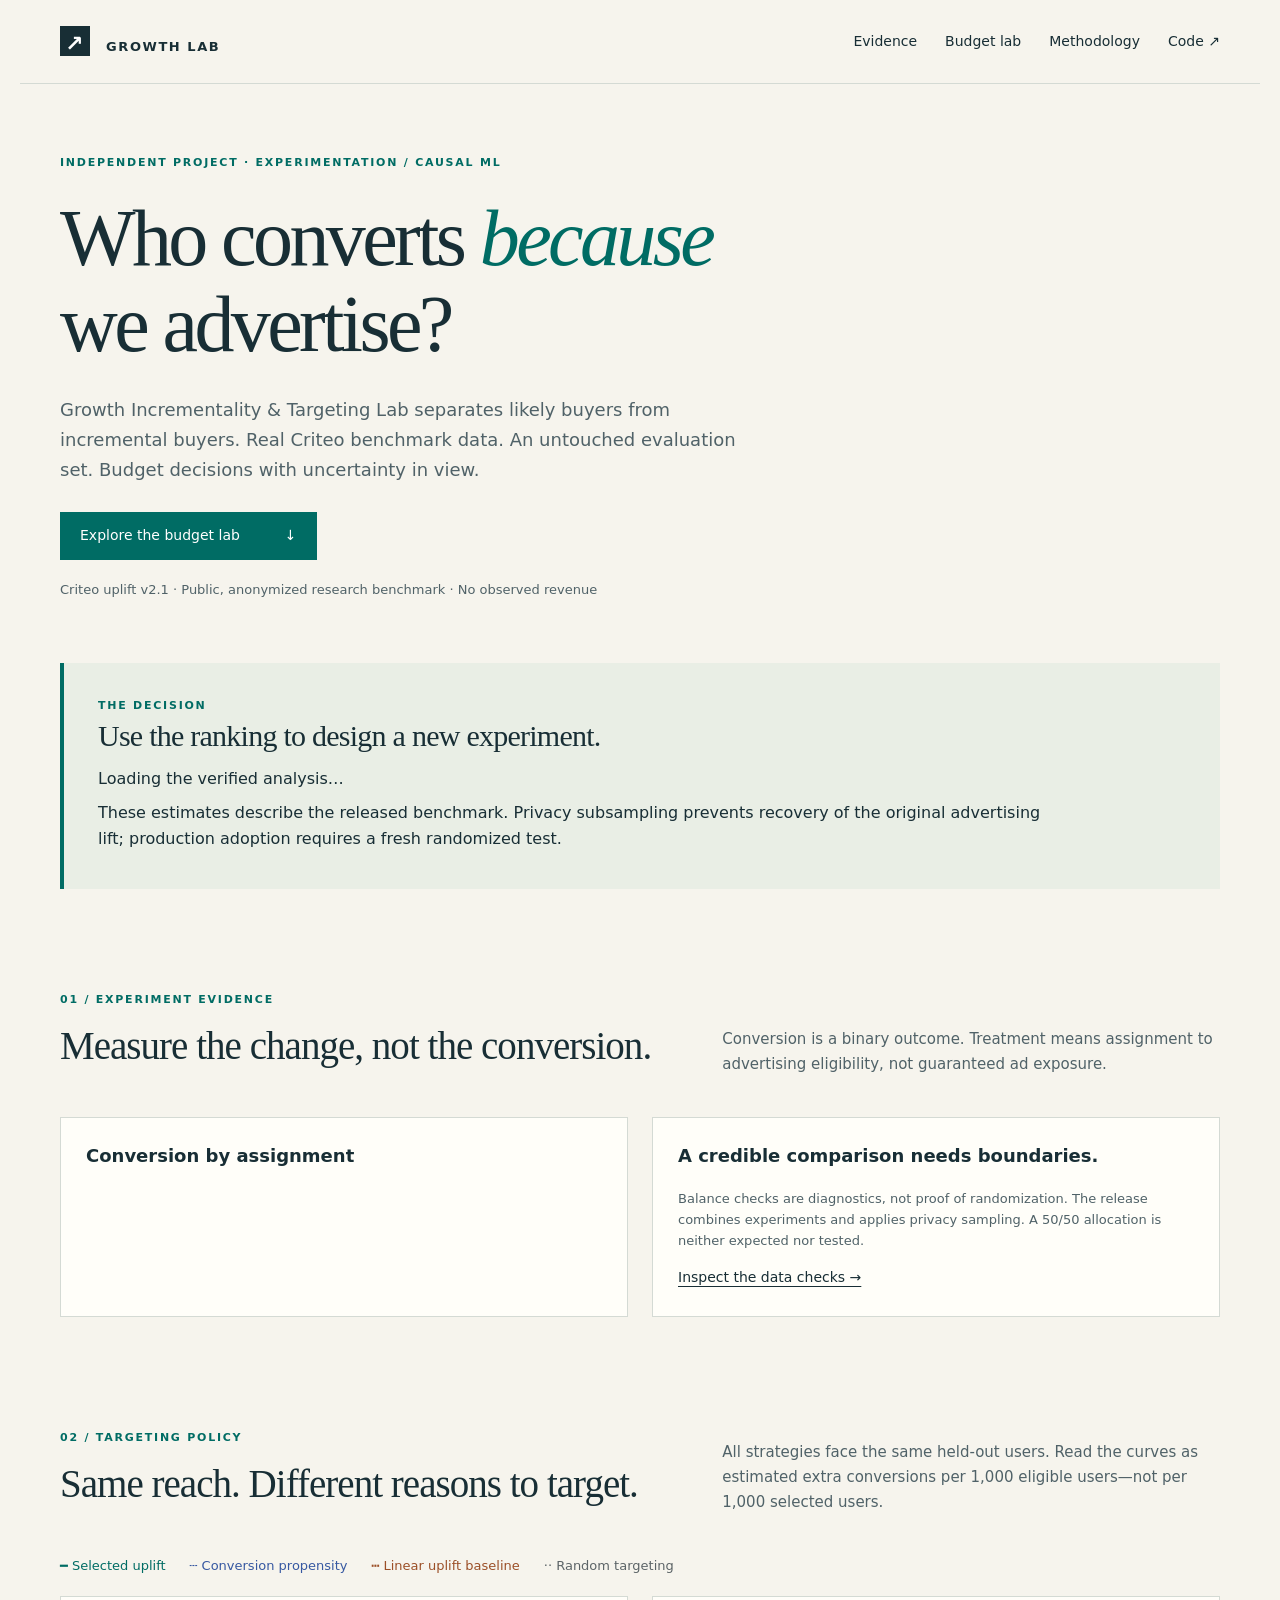
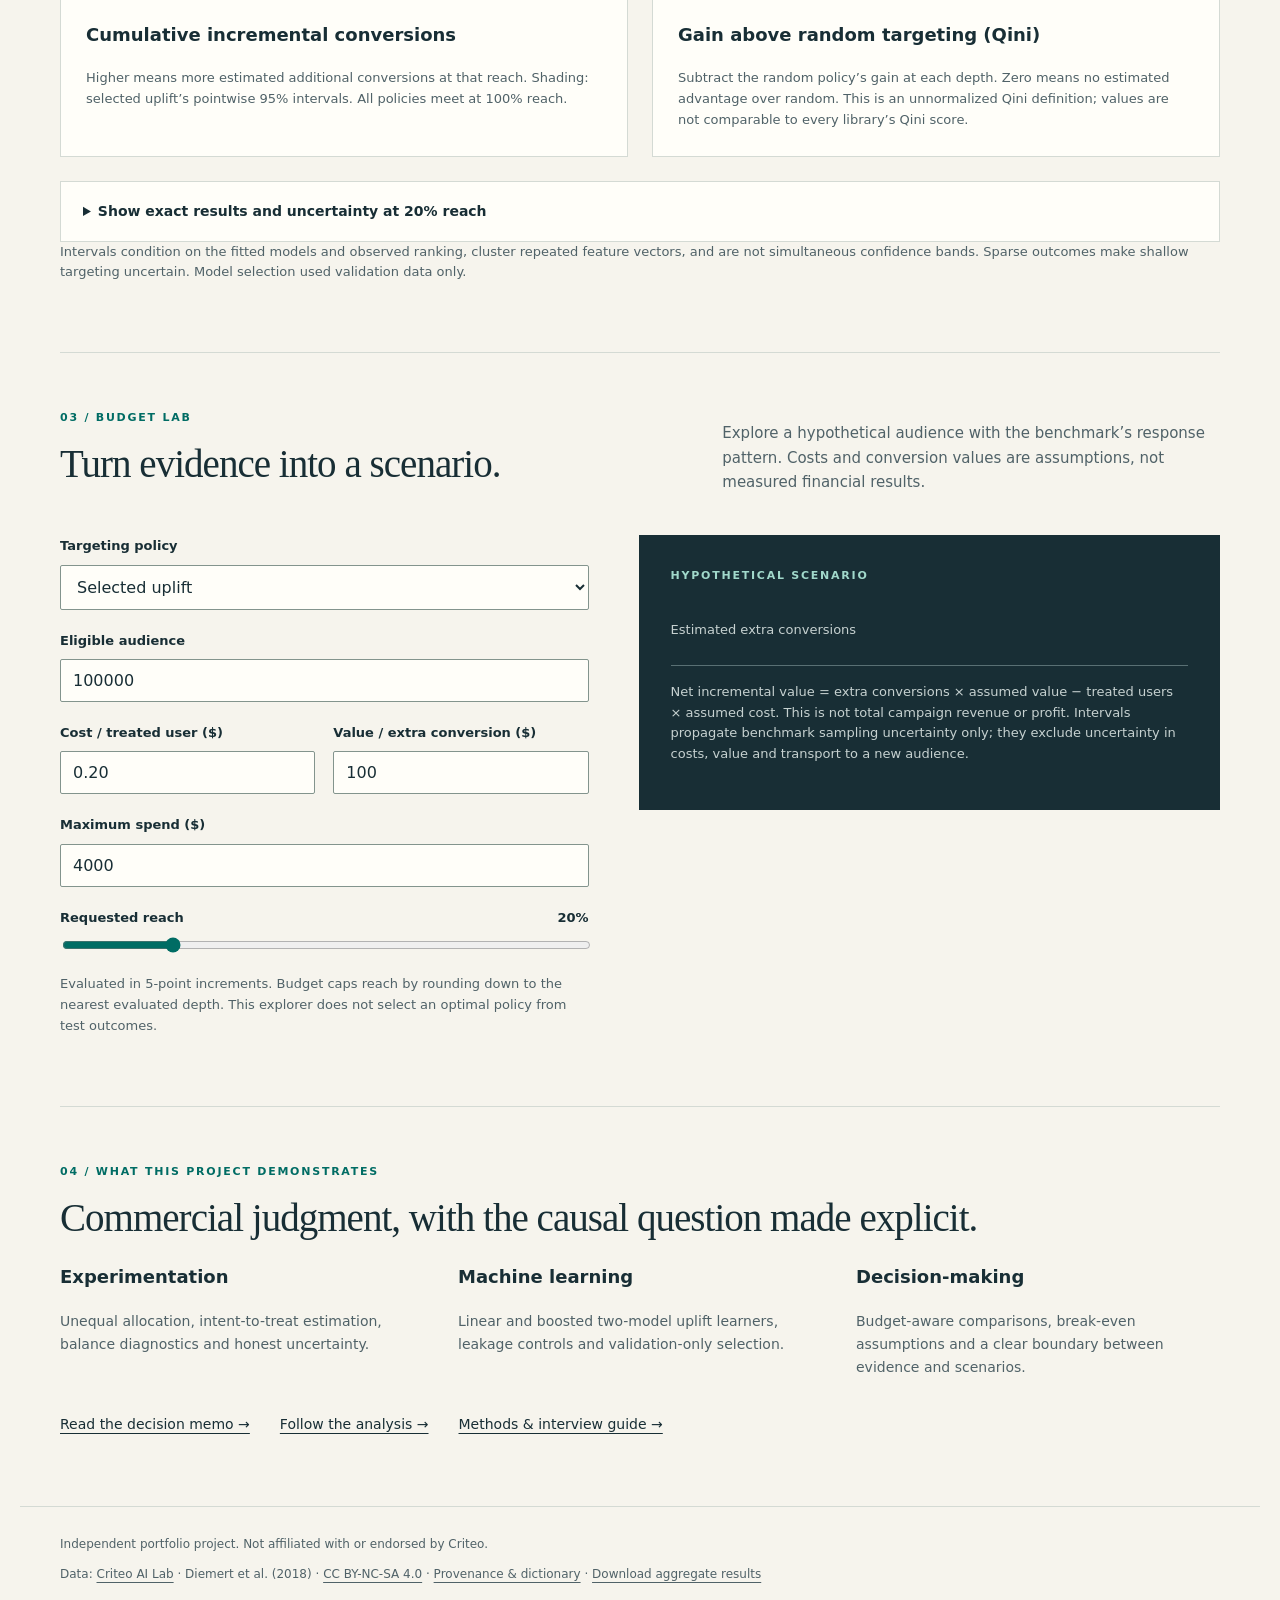
==== site/index.html @ c471fe46 "Build Growth Incrementality and Targeting Lab" ====
<!doctype html>
<html lang="en"><head><meta charset="utf-8"><meta name="viewport" content="width=device-width, initial-scale=1"><meta name="description" content="An independent causal inference portfolio: randomized advertising evidence, uplift targeting, and transparent budget scenarios."><title>Growth Incrementality & Targeting Lab</title><link rel="stylesheet" href="style.css"><link rel="icon" href="favicon.svg"></head>
<body><a class="skip" href="#main">Skip to content</a><header><a class="brand" href="index.html"><span class="mark">↗</span> GROWTH LAB</a><nav aria-label="Main navigation"><a href="#evidence">Evidence</a><a href="#simulator">Budget lab</a><a href="methodology.html">Methodology</a><a href="https://github.com/IamGRootMSE/growth-incrementality-lab">Code ↗</a></nav></header>
<main id="main"><section class="hero"><p class="eyebrow">INDEPENDENT PROJECT · EXPERIMENTATION / CAUSAL ML</p><h1>Who converts <em>because</em><br>we advertise?</h1><p class="lede">Growth Incrementality & Targeting Lab separates likely buyers from incremental buyers. Real Criteo benchmark data. An untouched evaluation set. Budget decisions with uncertainty in view.</p><a class="button" href="#simulator">Explore the budget lab <span>↓</span></a><p class="source-note">Criteo uplift v2.1 · Public, anonymized research benchmark · No observed revenue</p></section>
<section class="verdict" aria-labelledby="decision-title"><span class="eyebrow">THE DECISION</span><h2 id="decision-title">Use the ranking to design a new experiment.</h2><p id="recommendation">Loading the verified analysis…</p><p>These estimates describe the released benchmark. Privacy subsampling prevents recovery of the original advertising lift; production adoption requires a fresh randomized test.</p></section>
<section class="metrics" id="metrics" aria-label="Evidence at a glance"></section>
<section id="evidence"><div class="section-heading"><div><p class="eyebrow">01 / EXPERIMENT EVIDENCE</p><h2>Measure the change, not the conversion.</h2></div><p>Conversion is a binary outcome. Treatment means assignment to advertising eligibility, not guaranteed ad exposure.</p></div><div class="two-col"><article class="panel"><h3>Conversion by assignment</h3><div id="arm-chart"></div><p id="ate-caption" class="caption"></p></article><article class="panel"><h3>A credible comparison needs boundaries.</h3><dl class="facts" id="quality-facts"></dl><p class="caption">Balance checks are diagnostics, not proof of randomization. The release combines experiments and applies privacy sampling. A 50/50 allocation is neither expected nor tested.</p><a class="text-link" href="methodology.html#quality-checks">Inspect the data checks →</a></article></div></section>
<section id="targeting"><div class="section-heading"><div><p class="eyebrow">02 / TARGETING POLICY</p><h2>Same reach. Different reasons to target.</h2></div><p>All strategies face the same held-out users. Read the curves as estimated extra conversions per 1,000 eligible users—not per 1,000 selected users.</p></div><div class="legend"><span class="uplift">━ Selected uplift</span><span class="propensity">┄ Conversion propensity</span><span class="baseline">┅ Linear uplift baseline</span><span class="random">·· Random targeting</span></div><div class="two-col"><article class="panel"><h3>Cumulative incremental conversions</h3><div id="gain-chart"></div><p class="caption">Higher means more estimated additional conversions at that reach. Shading: selected uplift’s pointwise 95% intervals. All policies meet at 100% reach.</p></article><article class="panel"><h3>Gain above random targeting (Qini)</h3><div id="qini-chart"></div><p class="caption">Subtract the random policy’s gain at each depth. Zero means no estimated advantage over random. This is an unnormalized Qini definition; values are not comparable to every library’s Qini score.</p></article></div><details><summary>Show exact results and uncertainty at 20% reach</summary><div class="table-wrap"><table><caption>Final holdout · extra conversions per 1,000 eligible users</caption><thead><tr><th scope="col">Policy</th><th scope="col">Estimate</th><th scope="col">95% interval</th><th scope="col">Area above random</th></tr></thead><tbody id="comparison"></tbody></table></div><p id="contrast" class="caption"></p></details><p class="caption">Intervals condition on the fitted models and observed ranking, cluster repeated feature vectors, and are not simultaneous confidence bands. Sparse outcomes make shallow targeting uncertain. Model selection used validation data only.</p></section>
<section id="simulator" class="simulator"><div class="section-heading"><div><p class="eyebrow">03 / BUDGET LAB</p><h2>Turn evidence into a scenario.</h2></div><p>Explore a hypothetical audience with the benchmark’s response pattern. Costs and conversion values are assumptions, not measured financial results.</p></div><div class="sim-grid"><form id="scenario-form"><label for="policy">Targeting policy<select id="policy"><option value="uplift">Selected uplift</option><option value="propensity">Conversion propensity</option><option value="baseline">Linear uplift baseline</option><option value="random">Random targeting</option></select></label><label for="audience">Eligible audience<input id="audience" type="number" value="100000" min="1" max="100000000" step="1" required></label><div class="field-pair"><label for="cost">Cost / treated user ($)<input id="cost" type="number" value="0.20" min="0" max="10000" step="0.01" required></label><label for="value">Value / extra conversion ($)<input id="value" type="number" value="100" min="0" max="1000000" step="1" required></label></div><label for="budget">Maximum spend ($)<input id="budget" type="number" value="4000" min="0" max="1000000000" step="1" required></label><label for="depth">Requested reach <output id="depth-label" for="depth">20%</output><input id="depth" type="range" min="0" max="100" step="5" value="20"></label><p class="caption">Evaluated in 5-point increments. Budget caps reach by rounding down to the nearest evaluated depth. This explorer does not select an optimal policy from test outcomes.</p></form><div class="scenario-output" aria-live="polite" aria-atomic="true"><p class="eyebrow">HYPOTHETICAL SCENARIO</p><h3 id="scenario-reach"></h3><div class="scenario-main"><span>Estimated extra conversions</span><strong id="scenario-conversions"></strong><small id="scenario-conversion-ci"></small></div><dl id="scenario-financials"></dl><p id="scenario-error" role="alert"></p><p class="caption">Net incremental value = extra conversions × assumed value − treated users × assumed cost. This is not total campaign revenue or profit. Intervals propagate benchmark sampling uncertainty only; they exclude uncertainty in costs, value and transport to a new audience.</p></div></div></section>
<section class="closing"><p class="eyebrow">04 / WHAT THIS PROJECT DEMONSTRATES</p><h2>Commercial judgment, with the causal question made explicit.</h2><div class="three-col"><article><h3>Experimentation</h3><p>Unequal allocation, intent-to-treat estimation, balance diagnostics and honest uncertainty.</p></article><article><h3>Machine learning</h3><p>Linear and boosted two-model uplift learners, leakage controls and validation-only selection.</p></article><article><h3>Decision-making</h3><p>Budget-aware comparisons, break-even assumptions and a clear boundary between evidence and scenarios.</p></article></div><div class="resource-links"><a href="decision-memo.html">Read the decision memo →</a><a href="walkthrough.html">Follow the analysis →</a><a href="interview-guide.html">Methods & interview guide →</a></div></section>
</main><footer><p>Independent portfolio project. Not affiliated with or endorsed by Criteo.</p><p>Data: <a href="https://ailab.criteo.com/criteo-uplift-prediction-dataset/">Criteo AI Lab</a> · Diemert et al. (2018) · <a href="https://creativecommons.org/licenses/by-nc-sa/4.0/">CC BY-NC-SA 4.0</a> · <a href="provenance.html">Provenance & dictionary</a> · <a href="data/results.json">Download aggregate results</a></p></footer><script src="data/results.js"></script><script src="app.js"></script></body></html>
---- site/style.css ----
:root{--bg:#f6f4ed;--ink:#182e35;--muted:#506268;--teal:#006c64;--blue:#3658a1;--rust:#9b4f27;--line:#d4dad4;--paper:#fffef9}*{box-sizing:border-box}html{scroll-behavior:smooth;scroll-padding-top:30px}body{margin:0;background:var(--bg);color:var(--ink);font:16px/1.65 system-ui,-apple-system,"Segoe UI",sans-serif}a{color:inherit;text-underline-offset:4px}a:hover{color:var(--teal)}a:focus-visible,button:focus-visible,input:focus-visible,select:focus-visible,summary:focus-visible{outline:3px solid #b24e13;outline-offset:4px}header,main,footer{max-width:1240px;margin:auto}header{display:flex;align-items:center;justify-content:space-between;padding:26px 40px;border-bottom:1px solid var(--line);gap:24px}header a{text-decoration:none}.brand{font-size:13px;letter-spacing:.12em;font-weight:750;white-space:nowrap}.mark{display:inline-grid;place-items:center;background:var(--ink);color:white;width:30px;height:30px;margin-right:10px;font-size:22px}nav{display:flex;gap:28px;font-size:14px}main{padding:0 40px}section{padding:56px 0}h1,h2,h3,p{margin-top:0}h1{font:500 clamp(44px,6.3vw,80px)/1.08 Georgia,serif;letter-spacing:-.045em;margin:22px 0 28px}h1 em{color:var(--teal);font-weight:400}h2{font:500 clamp(28px,3.1vw,39px)/1.2 Georgia,serif;letter-spacing:-.025em;margin-bottom:22px}h3{font-size:18px;line-height:1.45;margin-bottom:20px}.eyebrow{font-size:11px;letter-spacing:.16em;font-weight:750;color:var(--teal);margin-bottom:14px}.hero{padding:70px 0 50px;max-width:930px}.lede{max-width:680px;font-size:18px;color:var(--muted)}.button{display:inline-flex;gap:45px;padding:12px 20px;background:var(--teal);color:white;text-decoration:none;font-size:14px;margin-top:10px}.button:hover{background:var(--ink);color:white}.source-note,.caption{font-size:13px;color:var(--muted);line-height:1.6}.source-note{margin-top:20px}.verdict{border-left:4px solid var(--teal);background:#e9eee5;padding:28px 34px}.verdict h2{font-size:30px;margin-bottom:12px}.verdict p{max-width:960px;margin-bottom:8px}.metrics{display:grid;grid-template-columns:repeat(4,1fr);padding:34px 0 12px}.metric{padding:0 23px;border-right:1px solid var(--line)}.metric:first-child{padding-left:0}.metric:last-child{border-right:0}.metric strong{font:400 36px/1.3 Georgia,serif;display:block}.metric span{font-size:13px;color:var(--muted)}.metric small{display:block;font-size:11px;color:var(--muted);margin-top:6px}.section-heading{display:grid;grid-template-columns:1.2fr 1fr;gap:65px;align-items:end;margin-bottom:25px}.section-heading p:not(.eyebrow){color:var(--muted);font-size:15px}.two-col{display:grid;grid-template-columns:1fr 1fr;gap:24px}.panel{background:var(--paper);border:1px solid var(--line);padding:25px}.panel p:last-child{margin-bottom:0}.facts{margin:10px 0 20px}.facts div,dl#scenario-financials div{display:flex;justify-content:space-between;gap:20px;border-bottom:1px solid var(--line);padding:10px 0}.facts dt{color:var(--muted);font-size:14px}.facts dd{margin:0;font-weight:650}.text-link{font-size:14px}.legend{display:flex;gap:24px;flex-wrap:wrap;font-size:13px;margin-bottom:20px}.uplift{color:var(--teal)}.propensity{color:var(--blue)}.baseline{color:var(--rust)}.random{color:#5c6467}svg.chart{display:block;width:100%;height:auto;overflow:visible}svg text{font-family:system-ui,sans-serif;fill:var(--muted);font-size:12px}details{margin-top:24px;border:1px solid var(--line);padding:18px 22px;background:var(--paper)}summary{cursor:pointer;font-size:14px;font-weight:650}.table-wrap{overflow:auto}table{width:100%;border-collapse:collapse;font-size:13px;margin:18px 0}th,td{border-bottom:1px solid var(--line);padding:12px 9px;text-align:right}th:first-child,td:first-child{text-align:left}caption{text-align:left;color:var(--muted);padding:8px 0}.simulator{border-top:1px solid var(--line);border-bottom:1px solid var(--line)}.sim-grid{display:grid;grid-template-columns:1fr 1.1fr;gap:50px}label{display:block;font-size:13px;font-weight:650;margin-bottom:20px}input,select{display:block;width:100%;padding:11px 12px;border:1px solid #83948d;background:var(--paper);color:var(--ink);font:400 16px system-ui;margin-top:8px;border-radius:2px}input[type=range]{accent-color:var(--teal);padding:0;cursor:pointer}.field-pair{display:grid;grid-template-columns:1fr 1fr;gap:18px}output{float:right}.scenario-output{background:var(--ink);color:#fffef9;padding:32px;align-self:start}.scenario-output .eyebrow{color:#a1d9cb}.scenario-output h3{font:400 29px Georgia,serif}.scenario-output .caption{color:#c6d1d0}.scenario-main{padding:14px 0 24px;border-bottom:1px solid #597074}.scenario-main span,.scenario-main small{display:block;color:#c6d1d0;font-size:13px}.scenario-main strong{display:block;font:400 60px/1.3 Georgia,serif}.scenario-output dl{font-size:14px}.scenario-output dd{margin:0;text-align:right}#scenario-financials div{border-color:#597074!important}.closing{padding-bottom:70px}.three-col{display:grid;grid-template-columns:repeat(3,1fr);gap:34px}.three-col p{font-size:14px;color:var(--muted)}.resource-links{display:flex;flex-wrap:wrap;gap:30px;margin-top:20px;font-size:14px}footer{padding:28px 40px;border-top:1px solid var(--line);font-size:12px;color:var(--muted)}footer p{margin-bottom:10px}.skip{position:absolute;left:-9999px}.skip:focus{left:20px;top:10px;background:white;padding:10px;z-index:2}.document{max-width:900px;padding-top:50px;padding-bottom:70px}.document h1{font-size:48px}.document h2{font-size:29px;margin-top:45px}.document pre{white-space:pre-wrap;overflow-wrap:anywhere;background:#e9eee5;padding:18px;font-size:13px}.document code{font-size:13px}.document ul,.document ol{padding-left:24px}.document li{margin-bottom:10px}.document .callout{border-left:3px solid var(--teal);padding:18px 24px;background:#e9eee5}.document img{max-width:100%}#scenario-error{color:#ffd8a8}section[id]{scroll-margin-top:24px}
@media(max-width:800px){header{padding:20px 22px;align-items:flex-start;gap:20px;flex-direction:column}nav{gap:20px;font-size:13px;flex-wrap:wrap}main{padding:0 22px}.hero{padding-top:45px}h1{font-size:49px}.metrics{grid-template-columns:1fr 1fr;gap:25px}.metric:nth-child(3){padding-left:0}.metric:nth-child(2){border:0}.section-heading,.two-col,.sim-grid{grid-template-columns:1fr;gap:20px}.section-heading{margin-bottom:18px}.section-heading h2{margin-bottom:10px}.three-col{grid-template-columns:1fr;gap:10px}.panel{padding:20px}.verdict{padding:24px}.sim-grid{gap:25px}.scenario-output{padding:25px}.legend{gap:12px 20px}section{padding:40px 0}.document h1{font-size:39px}footer{padding:24px 22px}}
.sim-grid>*,.two-col>*,.section-heading>*,.field-pair>*{min-width:0}.field-pair{grid-template-columns:repeat(2,minmax(0,1fr))}input,select{min-width:0}
@media(max-width:800px){svg.chart text{font-size:17px}.metrics{grid-template-columns:repeat(2,minmax(0,1fr));gap:24px 18px}.metric{min-width:0;padding:0 8px 0 14px}.metric strong{font-size:29px}.document{overflow-wrap:anywhere}}
@media(prefers-reduced-motion:reduce){html{scroll-behavior:auto}}
@media print{nav,.button,form{display:none}body{background:white;font-size:11pt}.document{max-width:none;padding:0}header,footer{padding:8px 0}.document h1{font-size:26pt}.document h2{font-size:15pt;margin-top:18px}a{text-decoration:none}.document .callout{padding:10px}.document p,.document li{margin-bottom:7px}}
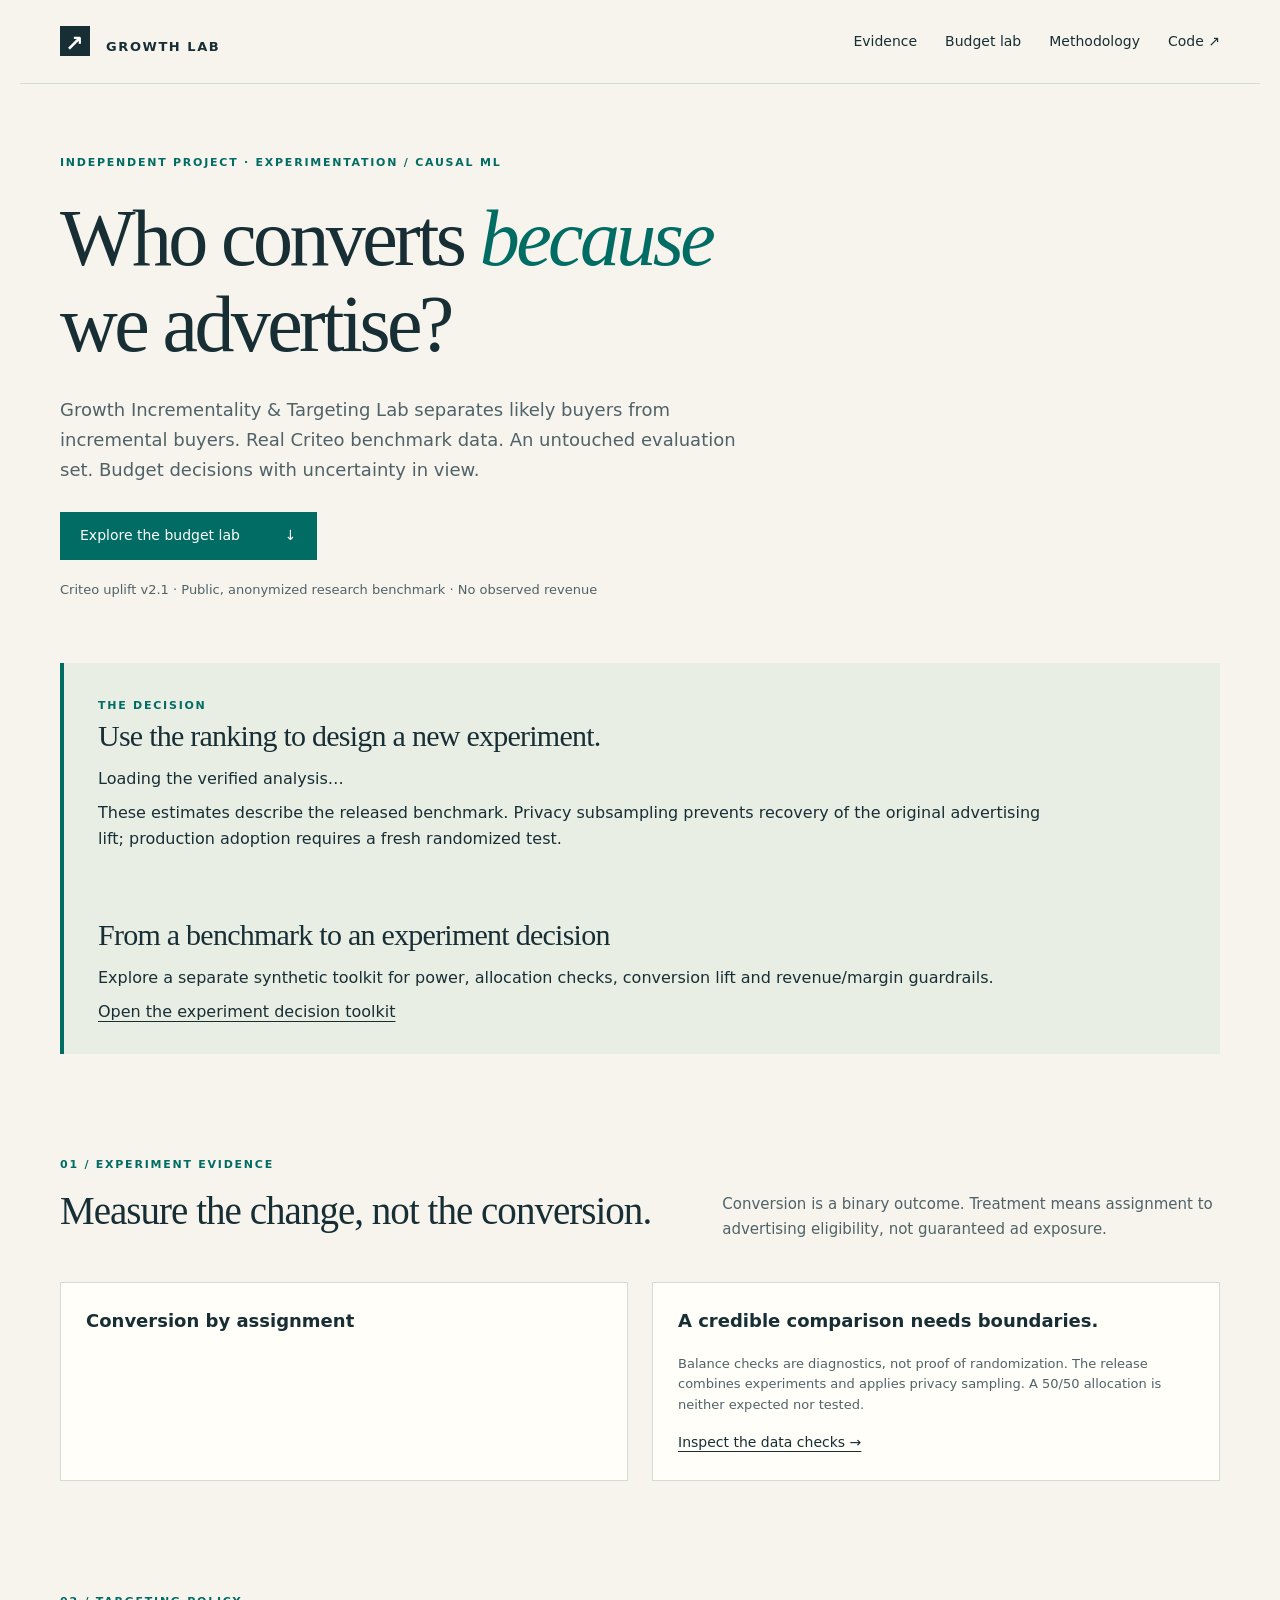
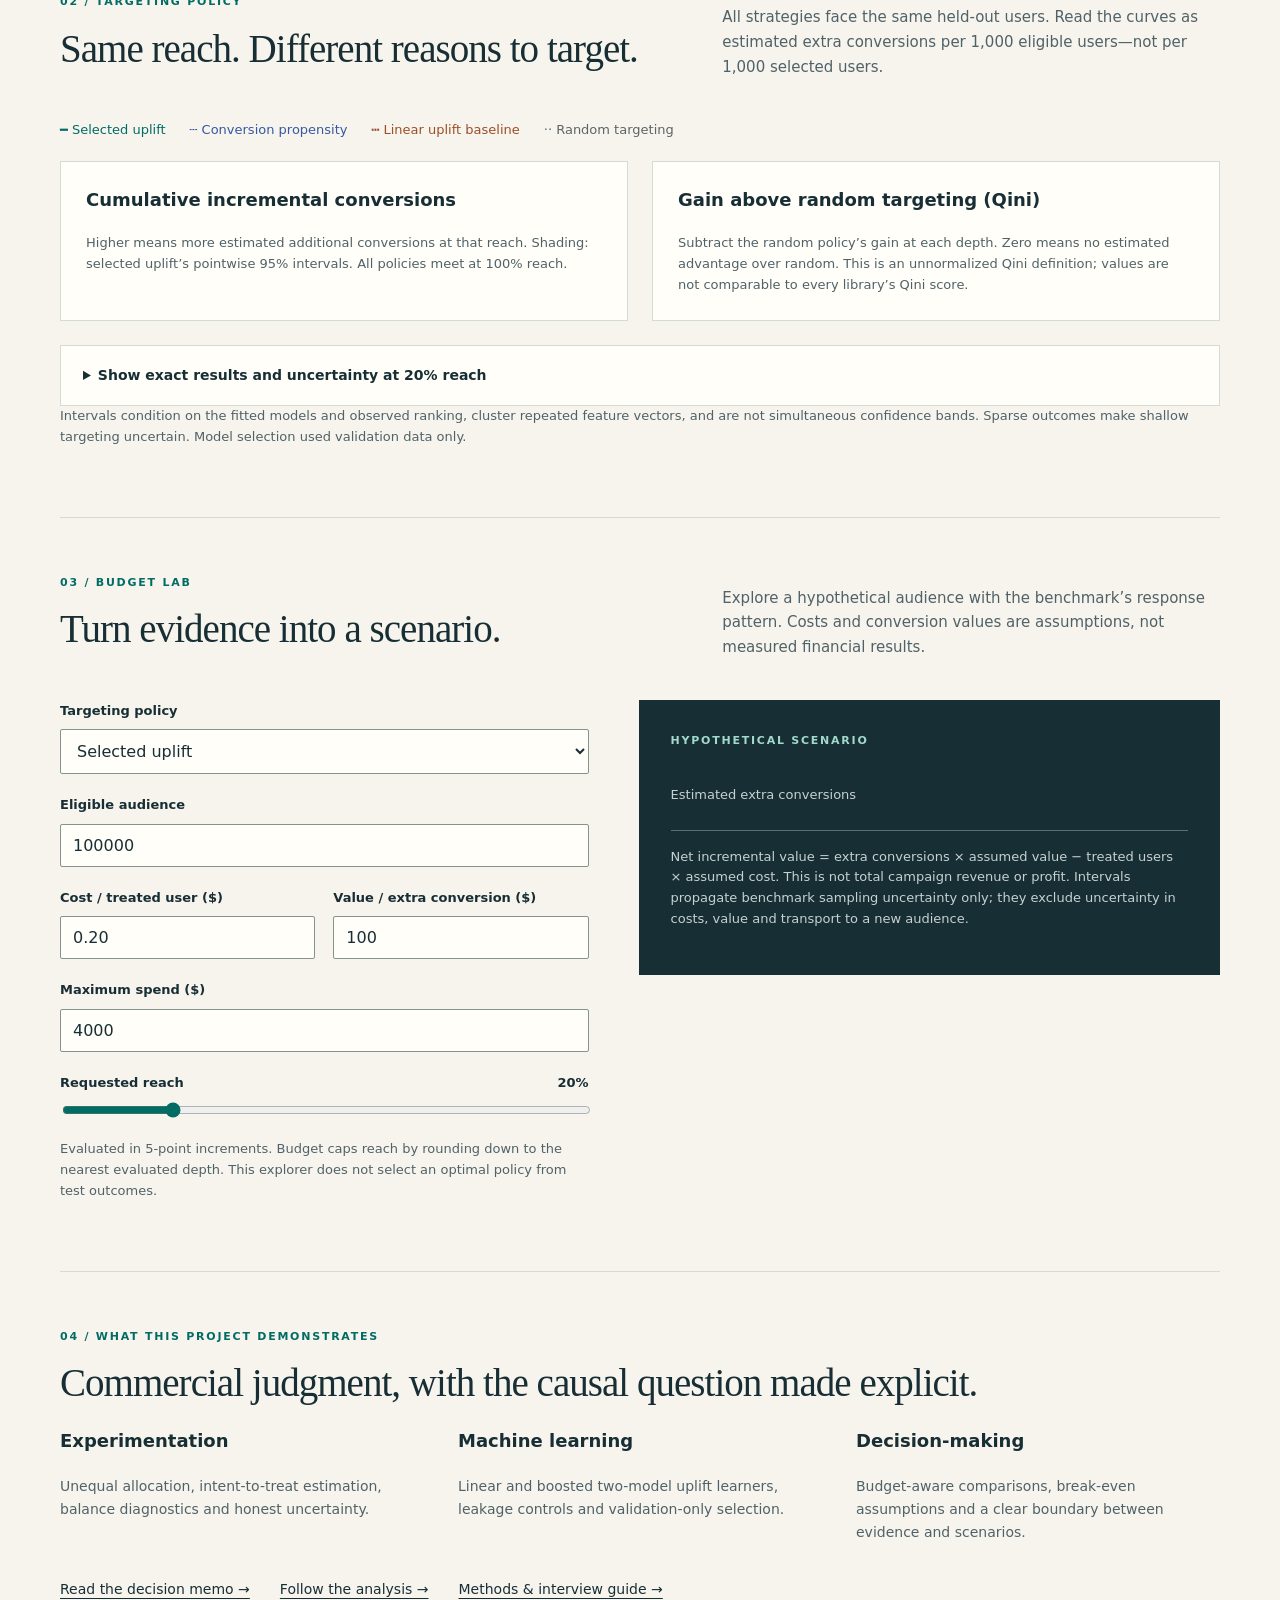
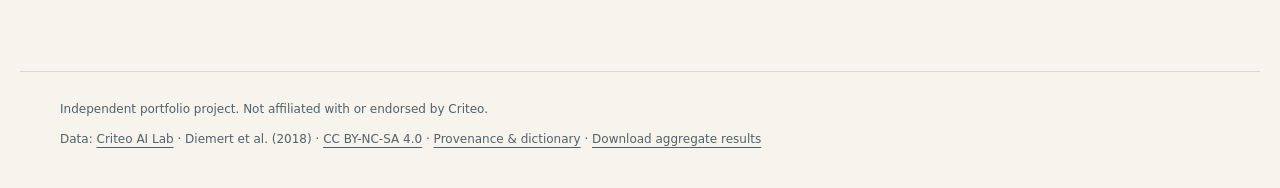
==== commit 7c0f5997: "Add tested experiment decision toolkit with economic guardrails" ====
--- a/site/index.html
+++ b/site/index.html
@@ -3,7 +3,7 @@
 <body><a class="skip" href="#main">Skip to content</a><header><a class="brand" href="index.html"><span class="mark">↗</span> GROWTH LAB</a><nav aria-label="Main navigation"><a href="#evidence">Evidence</a><a href="#simulator">Budget lab</a><a href="methodology.html">Methodology</a><a href="https://github.com/IamGRootMSE/growth-incrementality-lab">Code ↗</a></nav></header>
 <main id="main"><section class="hero"><p class="eyebrow">INDEPENDENT PROJECT · EXPERIMENTATION / CAUSAL ML</p><h1>Who converts <em>because</em><br>we advertise?</h1><p class="lede">Growth Incrementality & Targeting Lab separates likely buyers from incremental buyers. Real Criteo benchmark data. An untouched evaluation set. Budget decisions with uncertainty in view.</p><a class="button" href="#simulator">Explore the budget lab <span>↓</span></a><p class="source-note">Criteo uplift v2.1 · Public, anonymized research benchmark · No observed revenue</p></section>
 <section class="verdict" aria-labelledby="decision-title"><span class="eyebrow">THE DECISION</span><h2 id="decision-title">Use the ranking to design a new experiment.</h2><p id="recommendation">Loading the verified analysis…</p><p>These estimates describe the released benchmark. Privacy subsampling prevents recovery of the original advertising lift; production adoption requires a fresh randomized test.</p></section>
-<section class="metrics" id="metrics" aria-label="Evidence at a glance"></section>
+<section class="verdict"><h2>From a benchmark to an experiment decision</h2><p>Explore a separate synthetic toolkit for power, allocation checks, conversion lift and revenue/margin guardrails.</p><a href="experiment/index.html">Open the experiment decision toolkit</a></section><section class="metrics" id="metrics" aria-label="Evidence at a glance"></section>
 <section id="evidence"><div class="section-heading"><div><p class="eyebrow">01 / EXPERIMENT EVIDENCE</p><h2>Measure the change, not the conversion.</h2></div><p>Conversion is a binary outcome. Treatment means assignment to advertising eligibility, not guaranteed ad exposure.</p></div><div class="two-col"><article class="panel"><h3>Conversion by assignment</h3><div id="arm-chart"></div><p id="ate-caption" class="caption"></p></article><article class="panel"><h3>A credible comparison needs boundaries.</h3><dl class="facts" id="quality-facts"></dl><p class="caption">Balance checks are diagnostics, not proof of randomization. The release combines experiments and applies privacy sampling. A 50/50 allocation is neither expected nor tested.</p><a class="text-link" href="methodology.html#quality-checks">Inspect the data checks →</a></article></div></section>
 <section id="targeting"><div class="section-heading"><div><p class="eyebrow">02 / TARGETING POLICY</p><h2>Same reach. Different reasons to target.</h2></div><p>All strategies face the same held-out users. Read the curves as estimated extra conversions per 1,000 eligible users—not per 1,000 selected users.</p></div><div class="legend"><span class="uplift">━ Selected uplift</span><span class="propensity">┄ Conversion propensity</span><span class="baseline">┅ Linear uplift baseline</span><span class="random">·· Random targeting</span></div><div class="two-col"><article class="panel"><h3>Cumulative incremental conversions</h3><div id="gain-chart"></div><p class="caption">Higher means more estimated additional conversions at that reach. Shading: selected uplift’s pointwise 95% intervals. All policies meet at 100% reach.</p></article><article class="panel"><h3>Gain above random targeting (Qini)</h3><div id="qini-chart"></div><p class="caption">Subtract the random policy’s gain at each depth. Zero means no estimated advantage over random. This is an unnormalized Qini definition; values are not comparable to every library’s Qini score.</p></article></div><details><summary>Show exact results and uncertainty at 20% reach</summary><div class="table-wrap"><table><caption>Final holdout · extra conversions per 1,000 eligible users</caption><thead><tr><th scope="col">Policy</th><th scope="col">Estimate</th><th scope="col">95% interval</th><th scope="col">Area above random</th></tr></thead><tbody id="comparison"></tbody></table></div><p id="contrast" class="caption"></p></details><p class="caption">Intervals condition on the fitted models and observed ranking, cluster repeated feature vectors, and are not simultaneous confidence bands. Sparse outcomes make shallow targeting uncertain. Model selection used validation data only.</p></section>
 <section id="simulator" class="simulator"><div class="section-heading"><div><p class="eyebrow">03 / BUDGET LAB</p><h2>Turn evidence into a scenario.</h2></div><p>Explore a hypothetical audience with the benchmark’s response pattern. Costs and conversion values are assumptions, not measured financial results.</p></div><div class="sim-grid"><form id="scenario-form"><label for="policy">Targeting policy<select id="policy"><option value="uplift">Selected uplift</option><option value="propensity">Conversion propensity</option><option value="baseline">Linear uplift baseline</option><option value="random">Random targeting</option></select></label><label for="audience">Eligible audience<input id="audience" type="number" value="100000" min="1" max="100000000" step="1" required></label><div class="field-pair"><label for="cost">Cost / treated user ($)<input id="cost" type="number" value="0.20" min="0" max="10000" step="0.01" required></label><label for="value">Value / extra conversion ($)<input id="value" type="number" value="100" min="0" max="1000000" step="1" required></label></div><label for="budget">Maximum spend ($)<input id="budget" type="number" value="4000" min="0" max="1000000000" step="1" required></label><label for="depth">Requested reach <output id="depth-label" for="depth">20%</output><input id="depth" type="range" min="0" max="100" step="5" value="20"></label><p class="caption">Evaluated in 5-point increments. Budget caps reach by rounding down to the nearest evaluated depth. This explorer does not select an optimal policy from test outcomes.</p></form><div class="scenario-output" aria-live="polite" aria-atomic="true"><p class="eyebrow">HYPOTHETICAL SCENARIO</p><h3 id="scenario-reach"></h3><div class="scenario-main"><span>Estimated extra conversions</span><strong id="scenario-conversions"></strong><small id="scenario-conversion-ci"></small></div><dl id="scenario-financials"></dl><p id="scenario-error" role="alert"></p><p class="caption">Net incremental value = extra conversions × assumed value − treated users × assumed cost. This is not total campaign revenue or profit. Intervals propagate benchmark sampling uncertainty only; they exclude uncertainty in costs, value and transport to a new audience.</p></div></div></section>
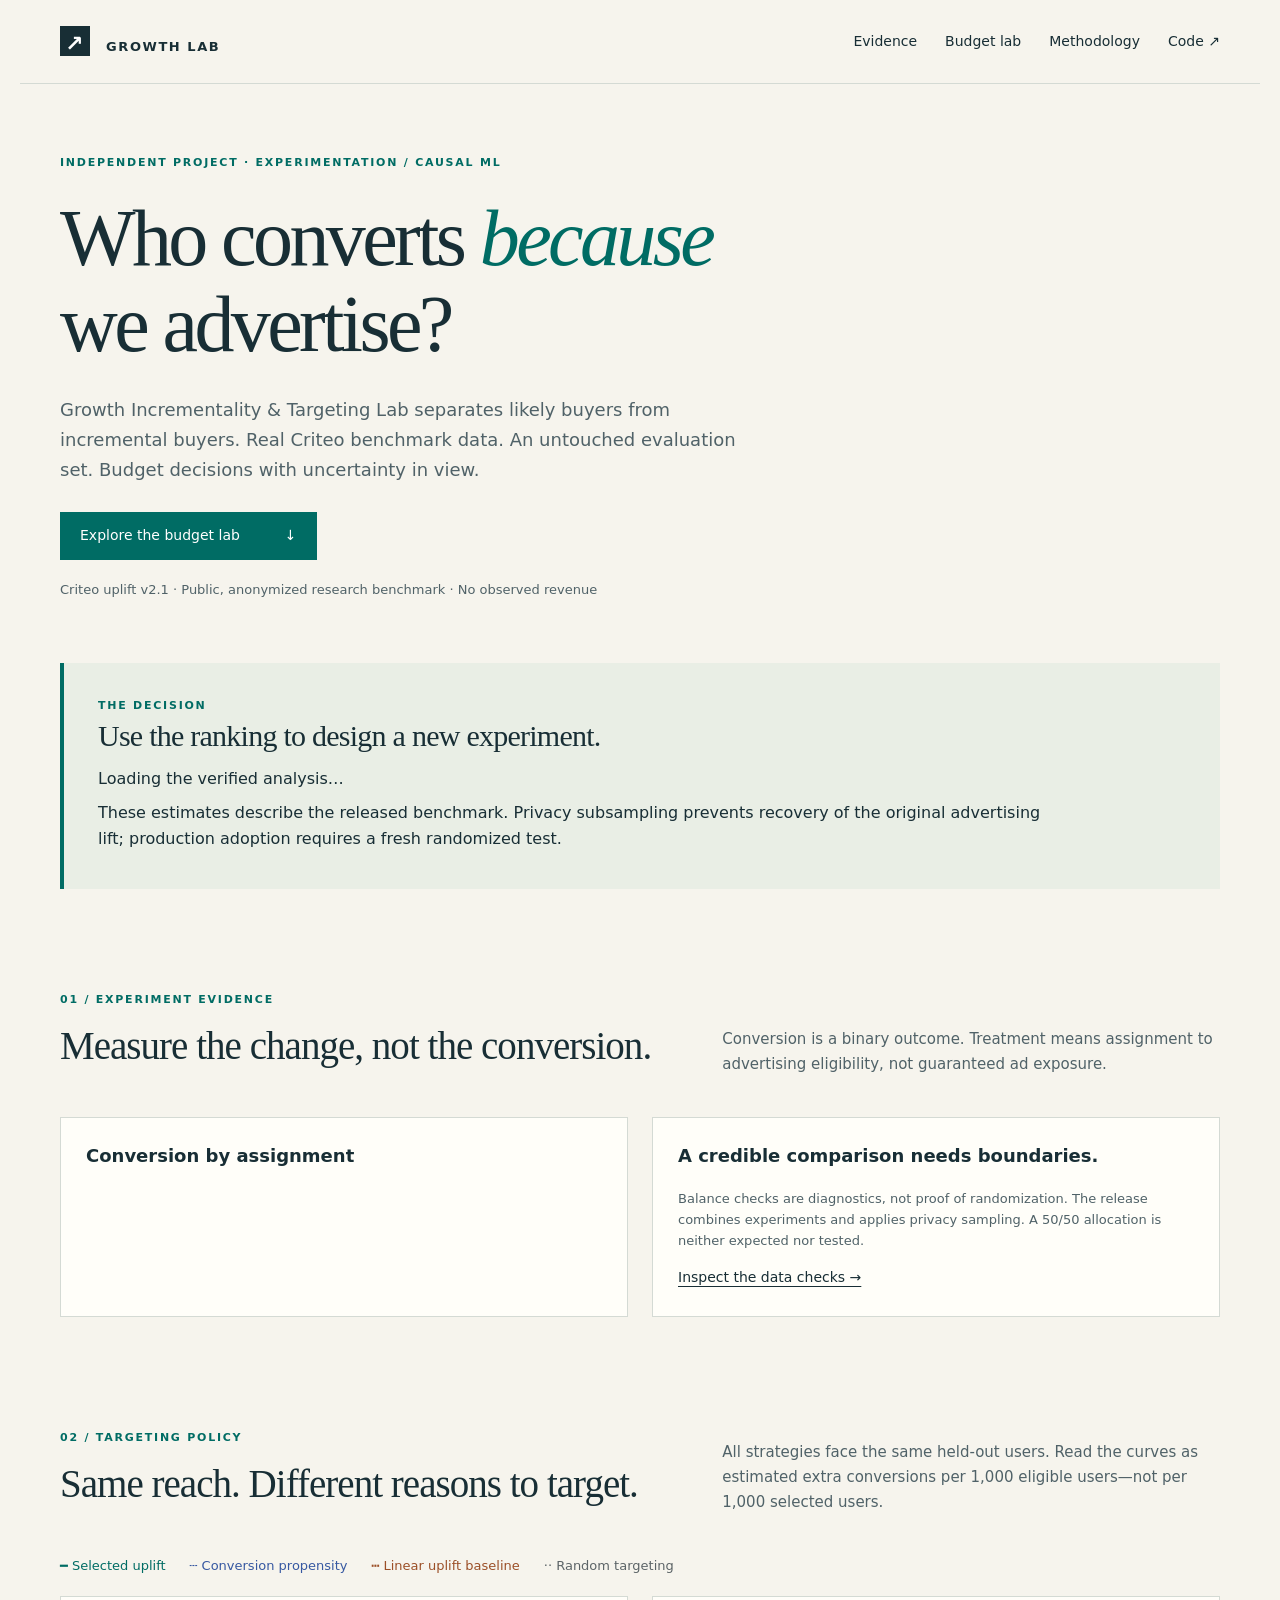
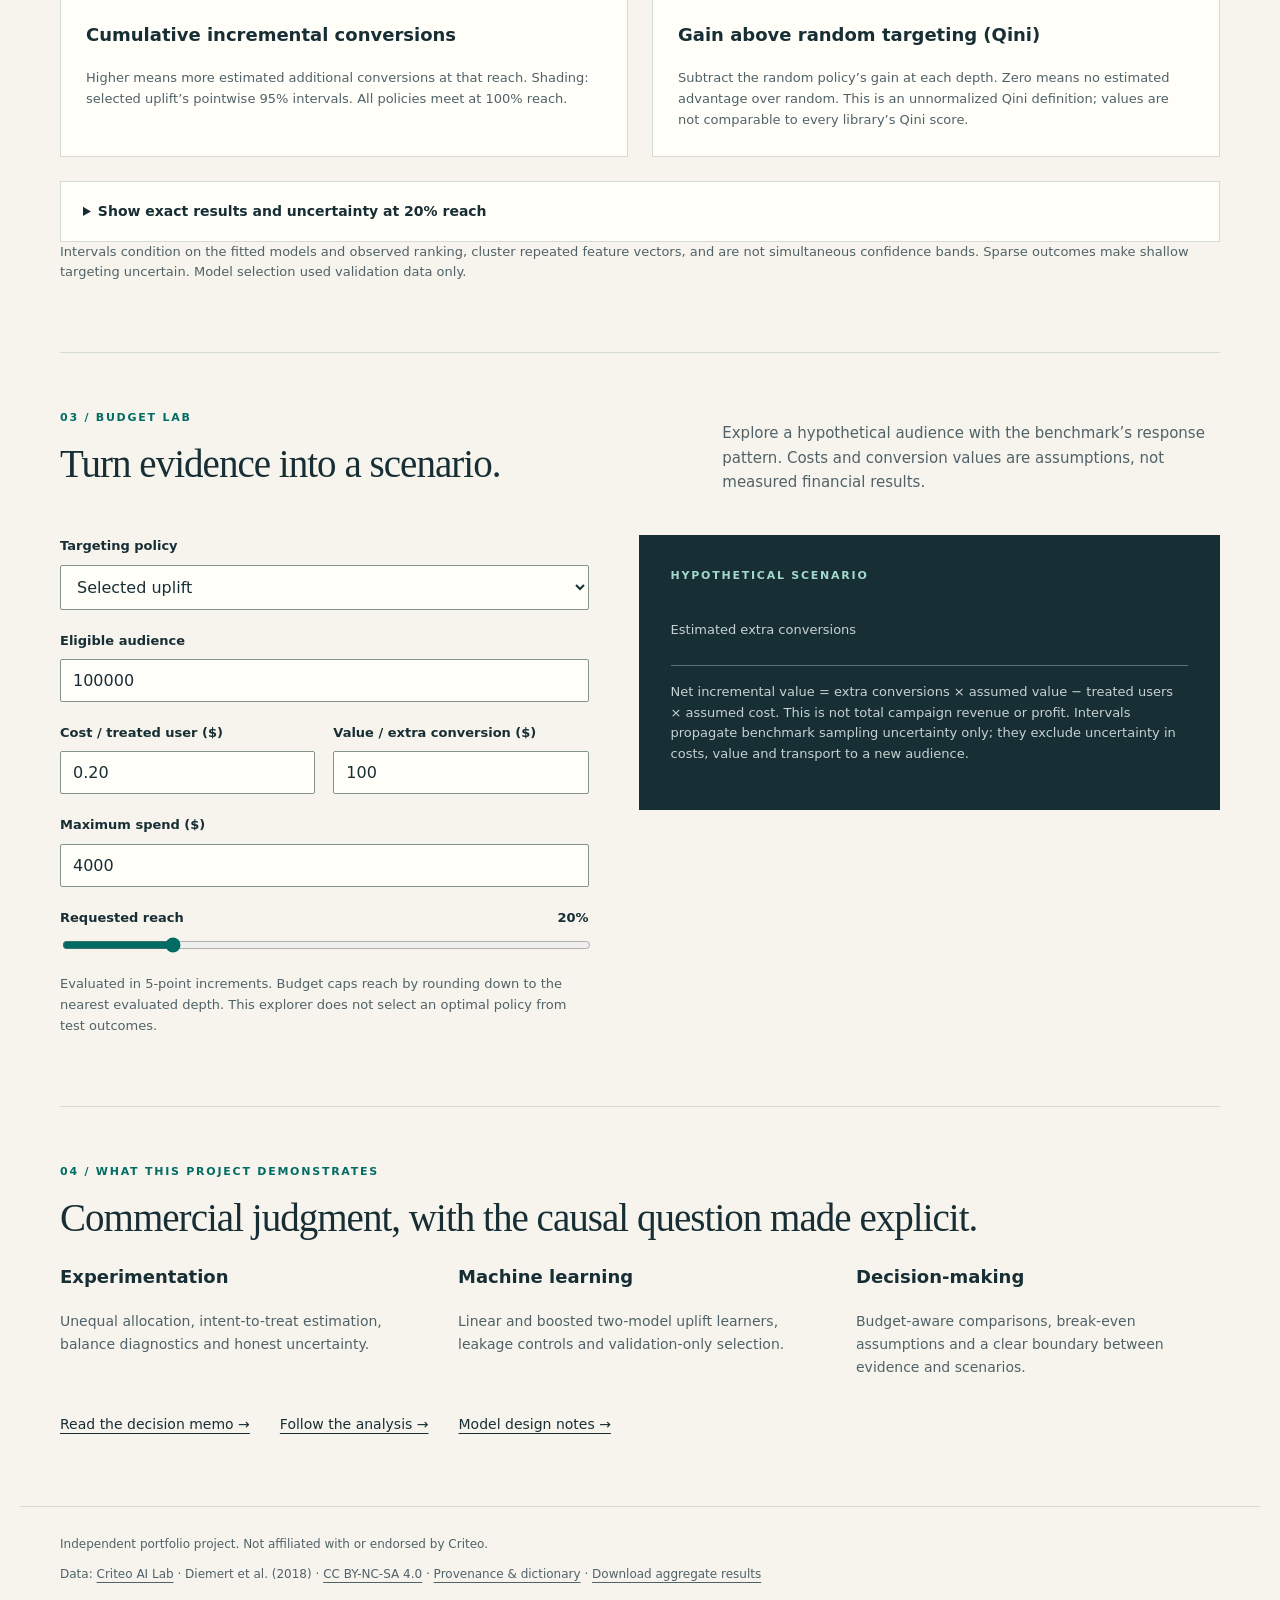
==== commit 92d18e43: "Refine technical documentation and navigation" ====
--- a/site/index.html
+++ b/site/index.html
@@ -3,9 +3,9 @@
 <body><a class="skip" href="#main">Skip to content</a><header><a class="brand" href="index.html"><span class="mark">↗</span> GROWTH LAB</a><nav aria-label="Main navigation"><a href="#evidence">Evidence</a><a href="#simulator">Budget lab</a><a href="methodology.html">Methodology</a><a href="https://github.com/IamGRootMSE/growth-incrementality-lab">Code ↗</a></nav></header>
 <main id="main"><section class="hero"><p class="eyebrow">INDEPENDENT PROJECT · EXPERIMENTATION / CAUSAL ML</p><h1>Who converts <em>because</em><br>we advertise?</h1><p class="lede">Growth Incrementality & Targeting Lab separates likely buyers from incremental buyers. Real Criteo benchmark data. An untouched evaluation set. Budget decisions with uncertainty in view.</p><a class="button" href="#simulator">Explore the budget lab <span>↓</span></a><p class="source-note">Criteo uplift v2.1 · Public, anonymized research benchmark · No observed revenue</p></section>
 <section class="verdict" aria-labelledby="decision-title"><span class="eyebrow">THE DECISION</span><h2 id="decision-title">Use the ranking to design a new experiment.</h2><p id="recommendation">Loading the verified analysis…</p><p>These estimates describe the released benchmark. Privacy subsampling prevents recovery of the original advertising lift; production adoption requires a fresh randomized test.</p></section>
-<section class="verdict"><h2>From a benchmark to an experiment decision</h2><p>Explore a separate synthetic toolkit for power, allocation checks, conversion lift and revenue/margin guardrails.</p><a href="experiment/index.html">Open the experiment decision toolkit</a></section><section class="metrics" id="metrics" aria-label="Evidence at a glance"></section>
+<section class="metrics" id="metrics" aria-label="Evidence at a glance"></section>
 <section id="evidence"><div class="section-heading"><div><p class="eyebrow">01 / EXPERIMENT EVIDENCE</p><h2>Measure the change, not the conversion.</h2></div><p>Conversion is a binary outcome. Treatment means assignment to advertising eligibility, not guaranteed ad exposure.</p></div><div class="two-col"><article class="panel"><h3>Conversion by assignment</h3><div id="arm-chart"></div><p id="ate-caption" class="caption"></p></article><article class="panel"><h3>A credible comparison needs boundaries.</h3><dl class="facts" id="quality-facts"></dl><p class="caption">Balance checks are diagnostics, not proof of randomization. The release combines experiments and applies privacy sampling. A 50/50 allocation is neither expected nor tested.</p><a class="text-link" href="methodology.html#quality-checks">Inspect the data checks →</a></article></div></section>
 <section id="targeting"><div class="section-heading"><div><p class="eyebrow">02 / TARGETING POLICY</p><h2>Same reach. Different reasons to target.</h2></div><p>All strategies face the same held-out users. Read the curves as estimated extra conversions per 1,000 eligible users—not per 1,000 selected users.</p></div><div class="legend"><span class="uplift">━ Selected uplift</span><span class="propensity">┄ Conversion propensity</span><span class="baseline">┅ Linear uplift baseline</span><span class="random">·· Random targeting</span></div><div class="two-col"><article class="panel"><h3>Cumulative incremental conversions</h3><div id="gain-chart"></div><p class="caption">Higher means more estimated additional conversions at that reach. Shading: selected uplift’s pointwise 95% intervals. All policies meet at 100% reach.</p></article><article class="panel"><h3>Gain above random targeting (Qini)</h3><div id="qini-chart"></div><p class="caption">Subtract the random policy’s gain at each depth. Zero means no estimated advantage over random. This is an unnormalized Qini definition; values are not comparable to every library’s Qini score.</p></article></div><details><summary>Show exact results and uncertainty at 20% reach</summary><div class="table-wrap"><table><caption>Final holdout · extra conversions per 1,000 eligible users</caption><thead><tr><th scope="col">Policy</th><th scope="col">Estimate</th><th scope="col">95% interval</th><th scope="col">Area above random</th></tr></thead><tbody id="comparison"></tbody></table></div><p id="contrast" class="caption"></p></details><p class="caption">Intervals condition on the fitted models and observed ranking, cluster repeated feature vectors, and are not simultaneous confidence bands. Sparse outcomes make shallow targeting uncertain. Model selection used validation data only.</p></section>
 <section id="simulator" class="simulator"><div class="section-heading"><div><p class="eyebrow">03 / BUDGET LAB</p><h2>Turn evidence into a scenario.</h2></div><p>Explore a hypothetical audience with the benchmark’s response pattern. Costs and conversion values are assumptions, not measured financial results.</p></div><div class="sim-grid"><form id="scenario-form"><label for="policy">Targeting policy<select id="policy"><option value="uplift">Selected uplift</option><option value="propensity">Conversion propensity</option><option value="baseline">Linear uplift baseline</option><option value="random">Random targeting</option></select></label><label for="audience">Eligible audience<input id="audience" type="number" value="100000" min="1" max="100000000" step="1" required></label><div class="field-pair"><label for="cost">Cost / treated user ($)<input id="cost" type="number" value="0.20" min="0" max="10000" step="0.01" required></label><label for="value">Value / extra conversion ($)<input id="value" type="number" value="100" min="0" max="1000000" step="1" required></label></div><label for="budget">Maximum spend ($)<input id="budget" type="number" value="4000" min="0" max="1000000000" step="1" required></label><label for="depth">Requested reach <output id="depth-label" for="depth">20%</output><input id="depth" type="range" min="0" max="100" step="5" value="20"></label><p class="caption">Evaluated in 5-point increments. Budget caps reach by rounding down to the nearest evaluated depth. This explorer does not select an optimal policy from test outcomes.</p></form><div class="scenario-output" aria-live="polite" aria-atomic="true"><p class="eyebrow">HYPOTHETICAL SCENARIO</p><h3 id="scenario-reach"></h3><div class="scenario-main"><span>Estimated extra conversions</span><strong id="scenario-conversions"></strong><small id="scenario-conversion-ci"></small></div><dl id="scenario-financials"></dl><p id="scenario-error" role="alert"></p><p class="caption">Net incremental value = extra conversions × assumed value − treated users × assumed cost. This is not total campaign revenue or profit. Intervals propagate benchmark sampling uncertainty only; they exclude uncertainty in costs, value and transport to a new audience.</p></div></div></section>
-<section class="closing"><p class="eyebrow">04 / WHAT THIS PROJECT DEMONSTRATES</p><h2>Commercial judgment, with the causal question made explicit.</h2><div class="three-col"><article><h3>Experimentation</h3><p>Unequal allocation, intent-to-treat estimation, balance diagnostics and honest uncertainty.</p></article><article><h3>Machine learning</h3><p>Linear and boosted two-model uplift learners, leakage controls and validation-only selection.</p></article><article><h3>Decision-making</h3><p>Budget-aware comparisons, break-even assumptions and a clear boundary between evidence and scenarios.</p></article></div><div class="resource-links"><a href="decision-memo.html">Read the decision memo →</a><a href="walkthrough.html">Follow the analysis →</a><a href="interview-guide.html">Methods & interview guide →</a></div></section>
+<section class="closing"><p class="eyebrow">04 / WHAT THIS PROJECT DEMONSTRATES</p><h2>Commercial judgment, with the causal question made explicit.</h2><div class="three-col"><article><h3>Experimentation</h3><p>Unequal allocation, intent-to-treat estimation, balance diagnostics and honest uncertainty.</p></article><article><h3>Machine learning</h3><p>Linear and boosted two-model uplift learners, leakage controls and validation-only selection.</p></article><article><h3>Decision-making</h3><p>Budget-aware comparisons, break-even assumptions and a clear boundary between evidence and scenarios.</p></article></div><div class="resource-links"><a href="decision-memo.html">Read the decision memo →</a><a href="walkthrough.html">Follow the analysis →</a><a href="design-notes.html">Model design notes →</a></div></section>
 </main><footer><p>Independent portfolio project. Not affiliated with or endorsed by Criteo.</p><p>Data: <a href="https://ailab.criteo.com/criteo-uplift-prediction-dataset/">Criteo AI Lab</a> · Diemert et al. (2018) · <a href="https://creativecommons.org/licenses/by-nc-sa/4.0/">CC BY-NC-SA 4.0</a> · <a href="provenance.html">Provenance & dictionary</a> · <a href="data/results.json">Download aggregate results</a></p></footer><script src="data/results.js"></script><script src="app.js"></script></body></html>
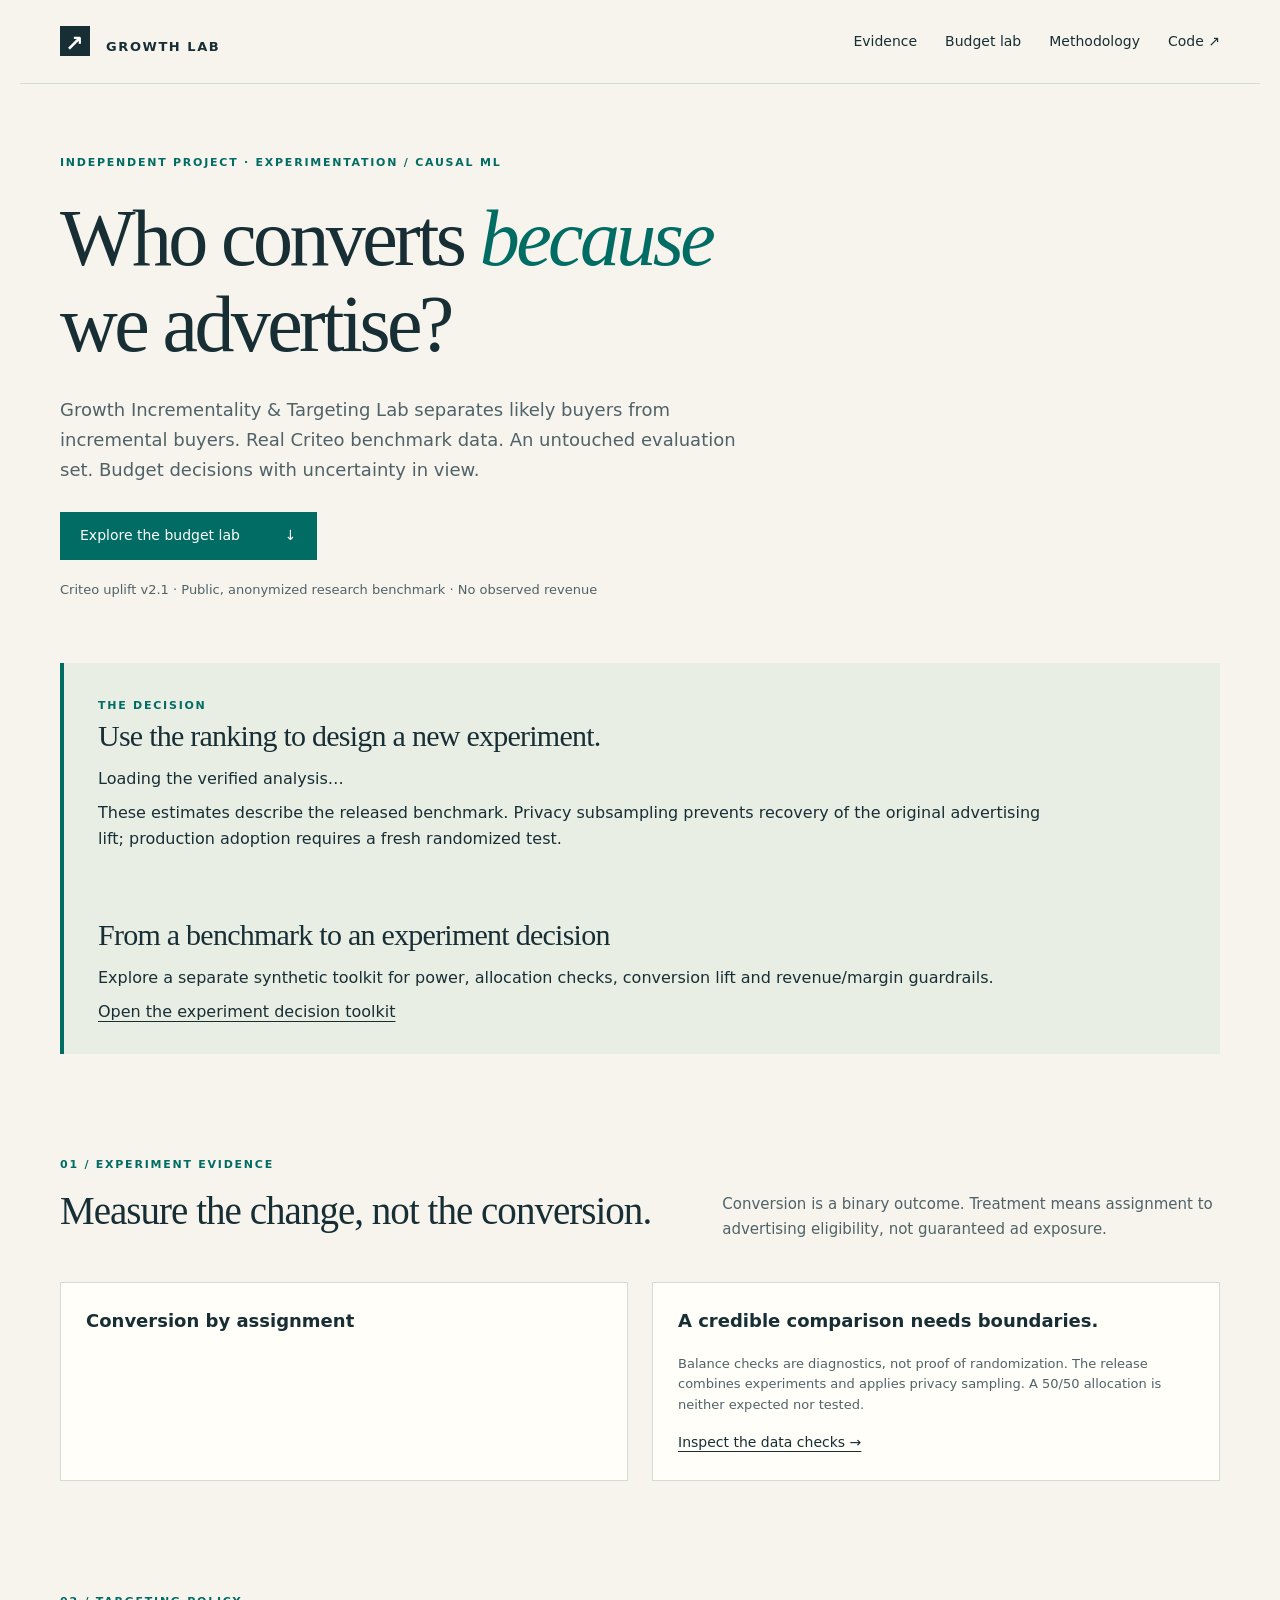
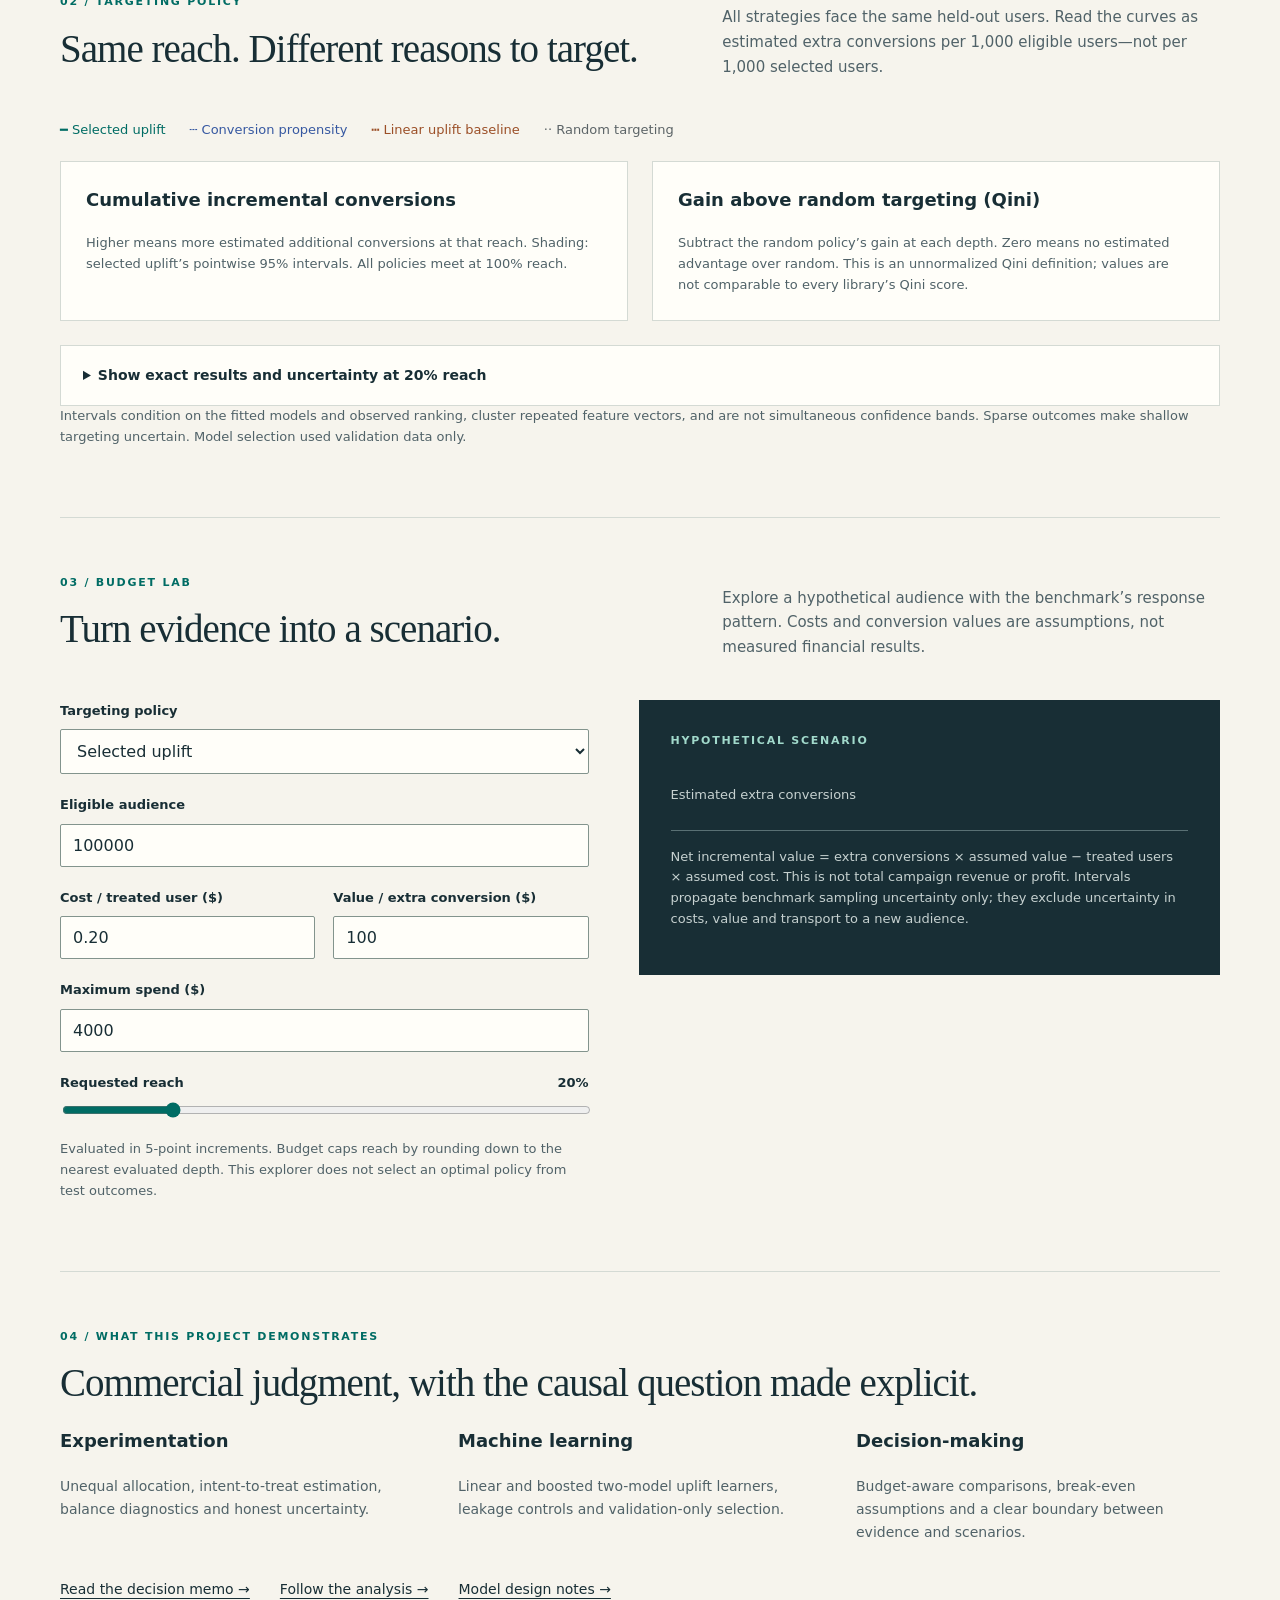
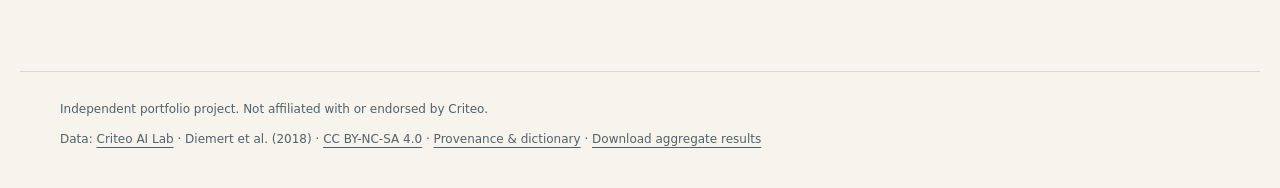
==== commit b74771b6: "Refine technical documentation and navigation" ====
--- a/site/index.html
+++ b/site/index.html
@@ -3,7 +3,7 @@
 <body><a class="skip" href="#main">Skip to content</a><header><a class="brand" href="index.html"><span class="mark">↗</span> GROWTH LAB</a><nav aria-label="Main navigation"><a href="#evidence">Evidence</a><a href="#simulator">Budget lab</a><a href="methodology.html">Methodology</a><a href="https://github.com/IamGRootMSE/growth-incrementality-lab">Code ↗</a></nav></header>
 <main id="main"><section class="hero"><p class="eyebrow">INDEPENDENT PROJECT · EXPERIMENTATION / CAUSAL ML</p><h1>Who converts <em>because</em><br>we advertise?</h1><p class="lede">Growth Incrementality & Targeting Lab separates likely buyers from incremental buyers. Real Criteo benchmark data. An untouched evaluation set. Budget decisions with uncertainty in view.</p><a class="button" href="#simulator">Explore the budget lab <span>↓</span></a><p class="source-note">Criteo uplift v2.1 · Public, anonymized research benchmark · No observed revenue</p></section>
 <section class="verdict" aria-labelledby="decision-title"><span class="eyebrow">THE DECISION</span><h2 id="decision-title">Use the ranking to design a new experiment.</h2><p id="recommendation">Loading the verified analysis…</p><p>These estimates describe the released benchmark. Privacy subsampling prevents recovery of the original advertising lift; production adoption requires a fresh randomized test.</p></section>
-<section class="metrics" id="metrics" aria-label="Evidence at a glance"></section>
+<section class="verdict"><h2>From a benchmark to an experiment decision</h2><p>Explore a separate synthetic toolkit for power, allocation checks, conversion lift and revenue/margin guardrails.</p><a href="experiment/index.html">Open the experiment decision toolkit</a></section><section class="metrics" id="metrics" aria-label="Evidence at a glance"></section>
 <section id="evidence"><div class="section-heading"><div><p class="eyebrow">01 / EXPERIMENT EVIDENCE</p><h2>Measure the change, not the conversion.</h2></div><p>Conversion is a binary outcome. Treatment means assignment to advertising eligibility, not guaranteed ad exposure.</p></div><div class="two-col"><article class="panel"><h3>Conversion by assignment</h3><div id="arm-chart"></div><p id="ate-caption" class="caption"></p></article><article class="panel"><h3>A credible comparison needs boundaries.</h3><dl class="facts" id="quality-facts"></dl><p class="caption">Balance checks are diagnostics, not proof of randomization. The release combines experiments and applies privacy sampling. A 50/50 allocation is neither expected nor tested.</p><a class="text-link" href="methodology.html#quality-checks">Inspect the data checks →</a></article></div></section>
 <section id="targeting"><div class="section-heading"><div><p class="eyebrow">02 / TARGETING POLICY</p><h2>Same reach. Different reasons to target.</h2></div><p>All strategies face the same held-out users. Read the curves as estimated extra conversions per 1,000 eligible users—not per 1,000 selected users.</p></div><div class="legend"><span class="uplift">━ Selected uplift</span><span class="propensity">┄ Conversion propensity</span><span class="baseline">┅ Linear uplift baseline</span><span class="random">·· Random targeting</span></div><div class="two-col"><article class="panel"><h3>Cumulative incremental conversions</h3><div id="gain-chart"></div><p class="caption">Higher means more estimated additional conversions at that reach. Shading: selected uplift’s pointwise 95% intervals. All policies meet at 100% reach.</p></article><article class="panel"><h3>Gain above random targeting (Qini)</h3><div id="qini-chart"></div><p class="caption">Subtract the random policy’s gain at each depth. Zero means no estimated advantage over random. This is an unnormalized Qini definition; values are not comparable to every library’s Qini score.</p></article></div><details><summary>Show exact results and uncertainty at 20% reach</summary><div class="table-wrap"><table><caption>Final holdout · extra conversions per 1,000 eligible users</caption><thead><tr><th scope="col">Policy</th><th scope="col">Estimate</th><th scope="col">95% interval</th><th scope="col">Area above random</th></tr></thead><tbody id="comparison"></tbody></table></div><p id="contrast" class="caption"></p></details><p class="caption">Intervals condition on the fitted models and observed ranking, cluster repeated feature vectors, and are not simultaneous confidence bands. Sparse outcomes make shallow targeting uncertain. Model selection used validation data only.</p></section>
 <section id="simulator" class="simulator"><div class="section-heading"><div><p class="eyebrow">03 / BUDGET LAB</p><h2>Turn evidence into a scenario.</h2></div><p>Explore a hypothetical audience with the benchmark’s response pattern. Costs and conversion values are assumptions, not measured financial results.</p></div><div class="sim-grid"><form id="scenario-form"><label for="policy">Targeting policy<select id="policy"><option value="uplift">Selected uplift</option><option value="propensity">Conversion propensity</option><option value="baseline">Linear uplift baseline</option><option value="random">Random targeting</option></select></label><label for="audience">Eligible audience<input id="audience" type="number" value="100000" min="1" max="100000000" step="1" required></label><div class="field-pair"><label for="cost">Cost / treated user ($)<input id="cost" type="number" value="0.20" min="0" max="10000" step="0.01" required></label><label for="value">Value / extra conversion ($)<input id="value" type="number" value="100" min="0" max="1000000" step="1" required></label></div><label for="budget">Maximum spend ($)<input id="budget" type="number" value="4000" min="0" max="1000000000" step="1" required></label><label for="depth">Requested reach <output id="depth-label" for="depth">20%</output><input id="depth" type="range" min="0" max="100" step="5" value="20"></label><p class="caption">Evaluated in 5-point increments. Budget caps reach by rounding down to the nearest evaluated depth. This explorer does not select an optimal policy from test outcomes.</p></form><div class="scenario-output" aria-live="polite" aria-atomic="true"><p class="eyebrow">HYPOTHETICAL SCENARIO</p><h3 id="scenario-reach"></h3><div class="scenario-main"><span>Estimated extra conversions</span><strong id="scenario-conversions"></strong><small id="scenario-conversion-ci"></small></div><dl id="scenario-financials"></dl><p id="scenario-error" role="alert"></p><p class="caption">Net incremental value = extra conversions × assumed value − treated users × assumed cost. This is not total campaign revenue or profit. Intervals propagate benchmark sampling uncertainty only; they exclude uncertainty in costs, value and transport to a new audience.</p></div></div></section>
